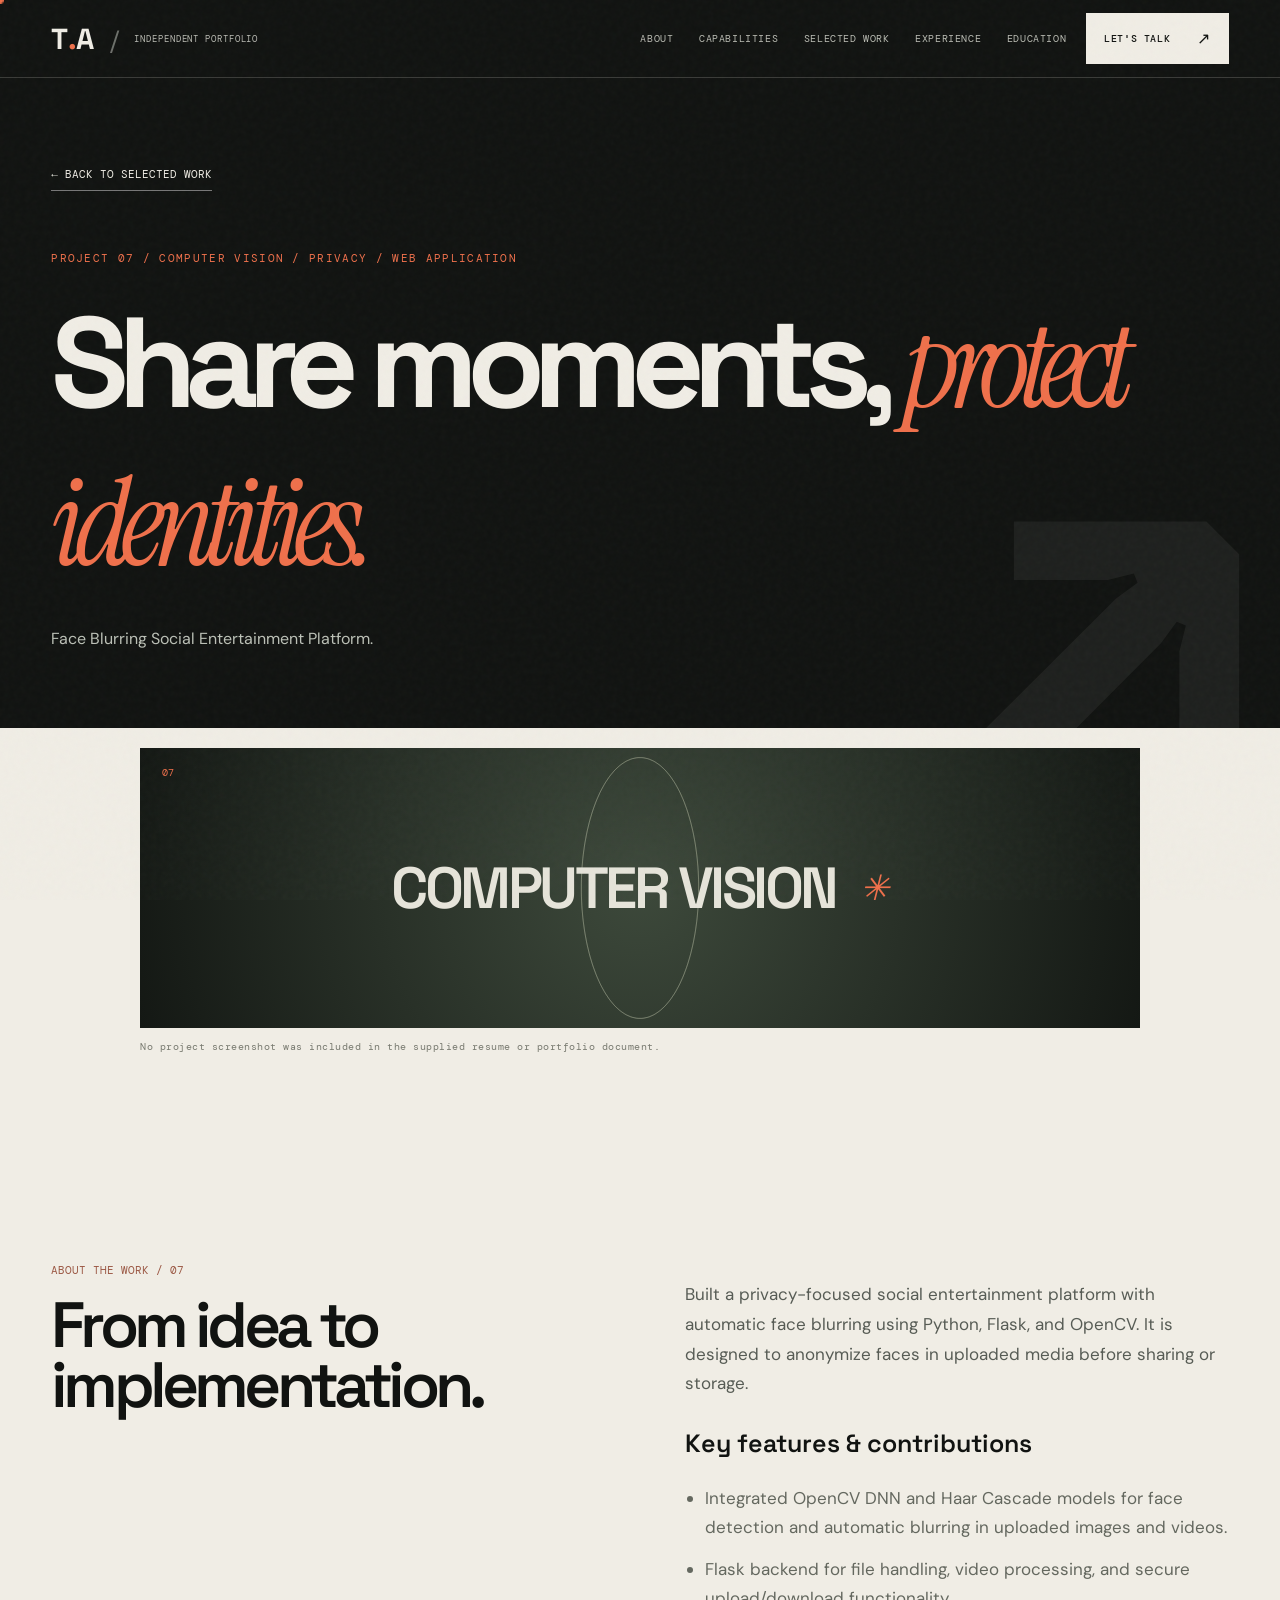
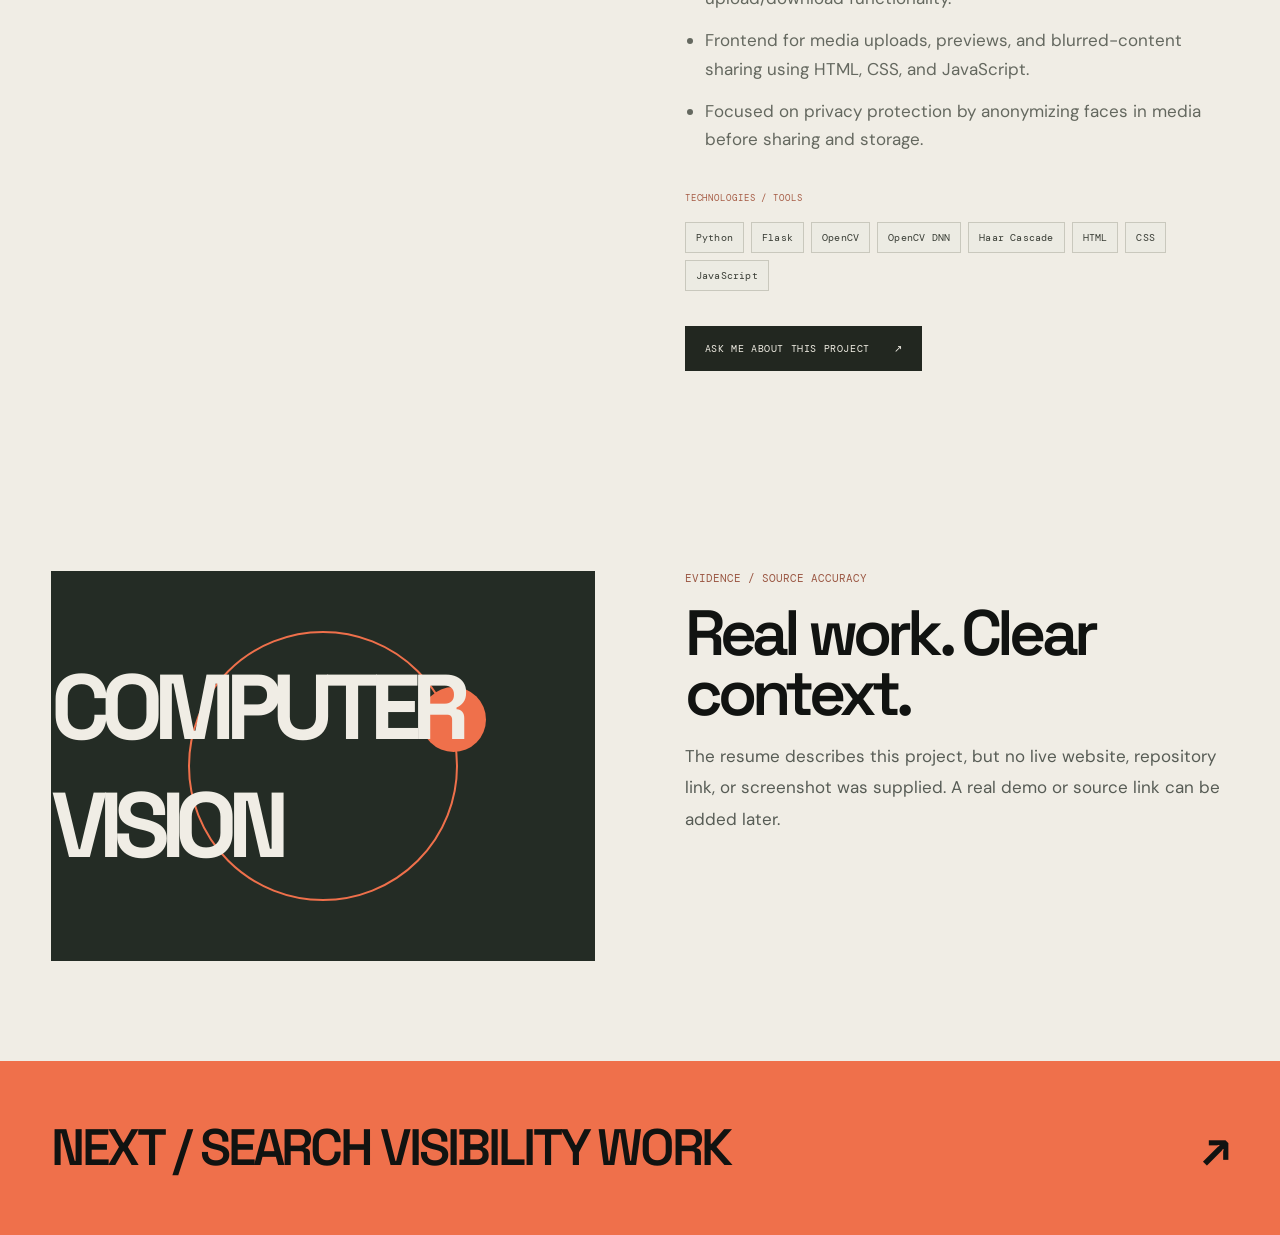
==== projects/face-blurring.html @ 86274be3 "Initial portfolio" ====
<!doctype html>
<html lang="en">
<head>
<meta charset="UTF-8"><meta name="viewport" content="width=device-width, initial-scale=1.0"><meta name="theme-color" content="#111311">
<meta name="description" content="Face Blurring Social Entertainment Platform."><meta property="og:title" content="Face Blurring Social Entertainment Platform. — Thasneem A.">
<title>Face Blurring Social Entertainment Platform. — Thasneem A.</title>
<link rel="icon" href="../assets/favicon.svg" type="image/svg+xml">
<link rel="preconnect" href="https://fonts.googleapis.com"><link rel="preconnect" href="https://fonts.gstatic.com" crossorigin>
<link href="https://fonts.googleapis.com/css2?family=DM+Mono:wght@400;500&family=DM+Sans:wght@400;500;600;700&family=Space+Grotesk:wght@400;500;600;700&family=Instrument+Serif:ital@0;1&display=swap" rel="stylesheet">
<link rel="stylesheet" href="../styles.css"><script defer src="../script.js"></script>
</head>
<body><div class="page-loader" aria-hidden="true"><span class="loader-mark">T<span class="accent">.</span>A</span><span class="loader-counter">SELECTED WORK / 07</span></div><div class="noise" aria-hidden="true"></div><div class="cursor-dot" aria-hidden="true"></div><div class="cursor-halo" aria-hidden="true"></div><div class="scroll-meter" aria-hidden="true"></div><a class="skip-link" href="#main">Skip to content</a>
<header class="site-header" id="site-header"><a class="brand" href="../index.html" aria-label="Thasneem A, homepage">T<span class="accent">.</span>A <span class="brand-divider">/</span><small>INDEPENDENT PORTFOLIO</small></a><nav class="desktop-nav" aria-label="Primary navigation"><a href="../index.html#about">ABOUT</a><a href="../index.html#skills">CAPABILITIES</a><a href="../index.html#work">SELECTED WORK</a><a href="../index.html#experience">EXPERIENCE</a><a href="../index.html#education">EDUCATION</a></nav><a href="../index.html#contact" class="header-cta">LET'S TALK <span>↗</span></a><button type="button" class="menu-button" id="menu-button" aria-label="Open navigation" aria-controls="mobile-nav" aria-expanded="false"><span></span><span></span></button></header>
<div class="mobile-nav" id="mobile-nav" aria-hidden="true"><nav aria-label="Mobile navigation"><a href="../index.html#about">About</a><a href="../index.html#expertise">Expertise</a><a href="../index.html#skills">Skills & tools</a><a href="../index.html#work">Selected work</a><a href="../index.html#experience">Experience</a><a href="../index.html#education">Education</a><a href="../index.html#credentials">Credentials</a><a href="../index.html#contact">Contact</a></nav><div class="mobile-social"><a href="https://www.linkedin.com/in/thasneem-a-11b042297" target="_blank" rel="noopener noreferrer">LINKEDIN ↗</a><a href="https://github.com/Thasni121" target="_blank" rel="noopener noreferrer">GITHUB ↗</a></div></div>
<main id="main">
<section class="case-header"><a href="../index.html#work" class="case-back">← BACK TO SELECTED WORK</a><div class="case-category">PROJECT 07 / COMPUTER VISION / PRIVACY / WEB APPLICATION</div><h1>Share moments, <em>protect identities.</em></h1><p class="case-subtitle">Face Blurring Social Entertainment Platform.</p></section>
<section class="case-section case-image-section"><div class="case-section-inner"><div class="case-visual-fallback"><div class="fallback-art"><span>07</span><strong>COMPUTER VISION</strong><i>✳</i></div><p>No project screenshot was included in the supplied resume or portfolio document.</p></div></div></section>
<section class="case-section"><div class="case-layout"><div class="reveal"><div class="case-kicker">ABOUT THE WORK / 07</div><h2>From idea to implementation.</h2></div><div class="case-prose reveal"><p>Built a privacy-focused social entertainment platform with automatic face blurring using Python, Flask, and OpenCV. It is designed to anonymize faces in uploaded media before sharing or storage.</p><h3>Key features & contributions</h3><ul><li>Integrated OpenCV DNN and Haar Cascade models for face detection and automatic blurring in uploaded images and videos.</li><li>Flask backend for file handling, video processing, and secure upload/download functionality.</li><li>Frontend for media uploads, previews, and blurred-content sharing using HTML, CSS, and JavaScript.</li><li>Focused on privacy protection by anonymizing faces in media before sharing and storage.</li></ul><div class="case-tech"><div class="case-kicker">TECHNOLOGIES / TOOLS</div><div class="case-tech-chips"><span>Python</span><span>Flask</span><span>OpenCV</span><span>OpenCV DNN</span><span>Haar Cascade</span><span>HTML</span><span>CSS</span><span>JavaScript</span></div></div><div class="case-project-links"><a href="../index.html#contact">ASK ME ABOUT THIS PROJECT <span>↗</span></a></div></div></div></section>
<section class="case-section"><div class="case-layout"><div class="case-art reveal"><div class="case-art-ring"></div><div class="case-art-text">COMPUTER VISION</div></div><div class="reveal"><div class="case-kicker">EVIDENCE / SOURCE ACCURACY</div><h2>Real work. Clear context.</h2><p class="case-prose">The resume describes this project, but no live website, repository link, or screenshot was supplied. A real demo or source link can be added later.</p></div></div></section>
<a class="case-next" href="search-visibility.html"><span>NEXT / SEARCH VISIBILITY WORK</span><span>↗</span></a>
</main>
</body></html>
---- styles.css ----
:root{--ink:#111311;--ink2:#181b18;--paper:#f0ede5;--paper2:#e5e1d7;--muted:#9c9e94;--coral:#ef704b;--lime:#e3faab;--rule:rgba(17,19,17,.17);--rule-dark:rgba(240,237,229,.2);--mono:'DM Mono',ui-monospace,monospace;--display:'Space Grotesk',Arial,sans-serif;--body:'DM Sans',Arial,sans-serif;--serif:'Instrument Serif',Georgia,serif;--ease:cubic-bezier(.22,1,.36,1)}
*{box-sizing:border-box}html{scroll-behavior:smooth;scroll-padding-top:85px}body{margin:0;background:var(--paper);color:var(--ink);font-family:var(--body);font-size:16px;line-height:1.6;overflow-x:hidden}body.nav-open{overflow:hidden}::selection{background:var(--coral);color:var(--ink)}a{color:inherit;text-decoration:none}button{font:inherit}button,a{-webkit-tap-highlight-color:transparent}a:focus-visible,button:focus-visible{outline:2px solid var(--coral);outline-offset:5px}img{max-width:100%}.accent{color:var(--coral)}.noise{position:fixed;inset:0;z-index:90;opacity:.075;pointer-events:none;background-image:url("data:image/svg+xml,%3Csvg viewBox='0 0 180 180' xmlns='http://www.w3.org/2000/svg'%3E%3Cfilter id='n'%3E%3CfeTurbulence type='fractalNoise' baseFrequency='.88' numOctaves='3' stitchTiles='stitch'/%3E%3C/filter%3E%3Crect width='100%25' height='100%25' filter='url(%23n)' opacity='.38'/%3E%3C/svg%3E")} .cursor-dot,.cursor-halo{position:fixed;left:0;top:0;transform:translate(-50%,-50%);pointer-events:none;z-index:120;border-radius:50%;will-change:left,top;display:none}.cursor-dot{width:7px;height:7px;background:var(--coral)}.cursor-halo{width:34px;height:34px;border:1px solid rgba(239,112,75,.6);transition:width .25s,height .25s,border-color .25s}.cursor-halo.hover{width:56px;height:56px;border-color:var(--coral)}.scroll-meter{position:fixed;left:0;top:0;z-index:130;height:3px;width:0;background:var(--coral);transition:width .12s linear}.skip-link{position:absolute;top:-60px;left:16px;padding:14px;background:var(--paper);z-index:250}.skip-link:focus{top:16px}.page-loader{position:fixed;z-index:200;inset:0;display:flex;align-items:center;justify-content:center;flex-direction:column;gap:20px;background:#101210;color:var(--paper);transition:opacity .65s ease,visibility .65s}.page-loader.hidden{opacity:0;visibility:hidden}.loader-mark{font-family:var(--display);font-size:clamp(85px,18vw,220px);font-weight:700;letter-spacing:-.1em;line-height:.85}.loader-counter{font:10px var(--mono);letter-spacing:.3em;color:#aaa}.site-header{height:78px;position:absolute;top:0;left:0;right:0;z-index:80;padding:0 clamp(25px,4vw,80px);display:flex;align-items:center;justify-content:space-between;gap:20px;color:var(--paper);border-bottom:1px solid rgba(240,237,229,.18)}.site-header.scrolled{position:fixed;background:rgba(17,19,17,.94);backdrop-filter:blur(20px);animation:headerDrop .45s var(--ease)}@keyframes headerDrop{from{transform:translateY(-100%)}to{transform:translateY(0)}}.brand{display:flex;align-items:center;gap:2px;font:700 29px var(--display);letter-spacing:-.085em;white-space:nowrap}.brand-divider{color:#6d706b;margin:0 16px;font-weight:400;font-size:25px}.brand small{font:9px var(--mono);letter-spacing:.1em;color:#bbbcb4}.desktop-nav{display:flex;align-items:center;gap:clamp(14px,2vw,36px);margin-left:auto}.desktop-nav a,.header-cta{font:10px var(--mono);letter-spacing:.06em;white-space:nowrap}.desktop-nav a{color:#bbbdb4;transition:color .2s}.desktop-nav a:hover{color:var(--paper)}.header-cta{background:var(--paper);color:var(--ink);padding:15px 18px;display:flex;align-items:center;gap:27px;font-weight:500;transition:background .2s,color .2s}.header-cta:hover{background:var(--coral)}.header-cta span{font-size:16px}.menu-button{display:none;border:0;background:transparent;width:38px;height:38px;padding:8px;position:relative;z-index:95}.menu-button span{display:block;width:100%;height:1px;background:var(--paper);margin:7px 0;transition:transform .3s}.menu-button.open span:first-child{transform:translateY(4px) rotate(45deg)}.menu-button.open span:last-child{transform:translateY(-4px) rotate(-45deg)}.mobile-nav{display:none;position:fixed;inset:0;background:var(--ink);color:var(--paper);z-index:75;padding:115px 30px 32px;opacity:0;transform:translateY(-12px);transition:opacity .3s,transform .3s}.mobile-nav.open{opacity:1;transform:translateY(0)}.mobile-nav nav{display:flex;flex-direction:column}.mobile-nav nav a{font:700 clamp(32px,8vw,65px)/1.2 var(--display);letter-spacing:-.05em;border-bottom:1px solid var(--rule-dark);padding:13px 0}.mobile-social{display:flex;gap:30px;margin-top:45px;font:11px var(--mono)}
.hero{background:var(--ink);color:var(--paper);position:relative;min-height:780px;padding:132px clamp(25px,4vw,80px) 0;overflow:hidden}.hero::after{content:'';width:700px;height:700px;pointer-events:none;position:absolute;right:-360px;top:-360px;border:1px solid rgba(240,237,229,.13);border-radius:50%}.hero canvas{position:absolute;inset:0;width:100%;height:100%;pointer-events:none;opacity:.47}.hero-grain{position:absolute;inset:0;pointer-events:none;background:radial-gradient(ellipse at 64% 46%,rgba(233,115,79,.07),transparent 40%),linear-gradient(180deg,transparent 30%,rgba(0,0,0,.2));z-index:0}.hero-layout{position:relative;z-index:1;display:grid;grid-template-columns:minmax(0,1.13fr) minmax(350px,.87fr);gap:clamp(10px,3vw,60px);max-width:1600px;margin:auto;align-items:stretch;min-height:592px}.hero-copy{display:flex;flex-direction:column;justify-content:center;padding-bottom:52px;min-width:0}.eyebrow,.section-topline,.mini-eyebrow{font:10px var(--mono);letter-spacing:.12em}.eyebrow{display:flex;align-items:center;gap:12px;color:#b9bdb0;margin-bottom:39px}.small-blink{height:7px;width:7px;background:var(--coral);border-radius:50%;box-shadow:0 0 0 6px rgba(239,112,75,.13);animation:pulse 2.5s infinite}.sep{color:var(--coral)}@keyframes pulse{50%{box-shadow:0 0 0 13px rgba(239,112,75,0)}}.hero h1{font:700 clamp(65px,7.75vw,150px)/.85 var(--display);letter-spacing:-.099em;margin:0 -5vw 47px 0;text-transform:uppercase;position:relative;z-index:2}.hero-line{display:block;white-space:nowrap;transform:translateY(0);animation:riseIn 1.2s var(--ease) both}.line-b{animation-delay:.15s}.hero h1 em{font:italic .91em var(--serif);text-transform:none;letter-spacing:-.08em;color:var(--coral);font-weight:400;margin-left:.07em}.hero-intro-grid{display:grid;grid-template-columns:1fr;gap:30px;max-width:640px}.hero-intro-grid p{font-size:clamp(17px,1.35vw,21px);line-height:1.6;max-width:450px;color:#b8bcb2;margin:0}.hero-intro-grid strong{font-weight:600;color:#f3f0e6}.hero-ctas{display:flex;align-items:center;gap:27px;flex-wrap:wrap}.pill{display:inline-flex;align-items:center;justify-content:space-between;gap:31px;padding:17px 18px 17px 23px;transition:background .25s,color .25s,transform .25s;white-space:nowrap}.pill-light{background:var(--paper);color:var(--ink);font:11px var(--mono)}.pill-light:hover{background:var(--coral)}.pill span{font-size:20px;line-height:1}.text-link{font:11px var(--mono);border-bottom:1px solid #a7ada6;padding-bottom:8px;transition:border-color .25s}.text-link:hover{border-color:var(--coral)}.text-link span{font-size:16px;margin-left:15px}.hero-art{border-left:1px solid var(--rule-dark);min-height:560px;position:relative;overflow:hidden;display:flex;flex-direction:column;justify-content:space-between;padding:6px 0 52px 32px}.art-top-label,.art-bottom-label{font:10px/1.5 var(--mono);letter-spacing:.05em;display:flex;align-items:start;justify-content:space-between;color:#92978e}.art-top-label span{color:var(--coral);font-size:17px}.art-bottom-label{align-items:end}.art-index{font-size:13px;color:var(--paper)}.orbital-wrap{position:absolute;width:min(37vw,510px);height:min(37vw,510px);max-height:510px;max-width:510px;left:50%;top:47%;transform:translate(-47%,-47%)}.orb-glow{position:absolute;inset:18%;background:radial-gradient(circle,rgba(239,112,75,.14),transparent 67%);filter:blur(20px);animation:glow 5s infinite alternate}@keyframes glow{to{transform:scale(1.4);opacity:.25}}.orbital{position:absolute;border:1px solid rgba(241,237,228,.18);border-radius:50%;animation:spin 45s linear infinite}.orbit-1{inset:3%}.orbit-2{inset:16%;border-color:rgba(239,112,75,.34);animation-direction:reverse}.orbit-3{inset:30%;border-color:rgba(241,237,228,.25);animation-duration:28s}.orbital-dashed{position:absolute;inset:9%;border:1px dashed rgba(240,237,229,.12);border-radius:50%;animation:spin 75s linear infinite reverse}@keyframes spin{to{transform:rotate(360deg)}}.orb-core{position:absolute;inset:32%;background:#1d211d;border:1px solid rgba(244,238,229,.25);border-radius:50%;display:flex;align-items:center;justify-content:center;flex-direction:column;box-shadow:0 0 120px rgba(239,112,75,.065),inset 0 0 50px rgba(0,0,0,.18)}.orb-core-small,.orb-core-foot{font:clamp(6px,.6vw,10px) var(--mono);letter-spacing:.08em;color:#afb3aa;text-align:center}.orb-core strong{font:700 clamp(57px,6.5vw,107px)/1 var(--display);letter-spacing:-.13em;margin:5px 0 9px -15px}.orb-core strong span{font-size:.28em;vertical-align:top;color:var(--coral);position:relative;top:10px;left:4px}.orb-tag{position:absolute;z-index:2;border:1px solid rgba(240,237,229,.28);backdrop-filter:blur(6px);background:rgba(21,24,20,.85);padding:11px 13px;font:12px var(--mono);display:flex;gap:32px;align-items:center;box-shadow:0 5px 35px #0003}.orb-tag span{color:var(--coral)}.tag-seo{top:15%;left:10%;animation:floatOne 6s ease-in-out infinite}.tag-aeo{top:37%;right:-1%;animation:floatOne 7s ease-in-out infinite reverse}.tag-geo{bottom:14%;left:14%;animation:floatOne 6.7s ease-in-out infinite}@keyframes floatOne{50%{transform:translateY(-17px)}}.orbit-ping{position:absolute;width:9px;height:9px;background:var(--coral);border-radius:50%;box-shadow:0 0 0 7px rgba(239,112,75,.13)}.ping-1{top:25%;right:15%;animation:ping 2.5s infinite}.ping-2{bottom:22%;right:29%;background:var(--lime);animation:ping 3.2s infinite .7s}@keyframes ping{50%{box-shadow:0 0 0 18px transparent}}.orb-coordinate{position:absolute;right:2%;bottom:11%;font:8px/1.9 var(--mono);color:#888e84;letter-spacing:.15em}.hero-bottom{display:flex;position:relative;z-index:2;max-width:1600px;margin:auto;border-top:1px solid var(--rule-dark);height:70px;justify-content:space-between;align-items:center;font:10px var(--mono);letter-spacing:.03em;color:#a8ac9f}.hero-bottom b{color:var(--coral);margin:0 9px;font-size:15px}.hero-bottom a{display:flex;align-items:center;gap:22px}.down-arrow{font-size:20px;color:var(--coral);animation:bob 2s infinite}@keyframes bob{50%{transform:translateY(6px)}}@keyframes riseIn{from{opacity:0;transform:translateY(65px);filter:blur(8px)}to{opacity:1;transform:translateY(0);filter:blur(0)}}
.ticker{background:var(--coral);color:#121512;height:74px;display:flex;align-items:center;overflow:hidden;border-bottom:1px solid var(--ink);font:700 30px/1 var(--display);letter-spacing:-.045em}.ticker-track{white-space:nowrap;animation:marquee 31s linear infinite;will-change:transform}.ticker-track span{display:block}.ticker i{font-size:24px;vertical-align:middle;margin:0 26px;font-style:normal}@keyframes marquee{to{transform:translateX(-50%)}}.section{padding:85px clamp(25px,4vw,80px) 130px;position:relative}.section-topline{display:flex;justify-content:space-between;border-top:1px solid var(--rule);padding-top:17px;color:#5d625b;margin-bottom:100px}.section-topline.light{color:#a1a69a;border-color:var(--rule-dark)}.section-dot{color:var(--coral);font-size:12px;margin-right:14px}.about{max-width:1800px;margin:auto}.about-grid{display:grid;grid-template-columns:1.1fr .9fr;gap:clamp(35px,6vw,110px);align-items:start}.about-heading h2,.experience-title h2{font:700 clamp(68px,8.3vw,153px)/.86 var(--display);letter-spacing:-.095em;margin:0;text-transform:uppercase}.about-heading h2 .serif,.experience-title h2 em,.expertise-head h2 em,.work-heading h2 em,.contact h2 em{font-family:var(--serif);font-weight:400;text-transform:none;letter-spacing:-.075em}.about-heading h2 .serif{font-style:italic;color:var(--coral)}.outline-dark{-webkit-text-stroke:1.5px var(--ink);color:transparent}.under-title{margin-top:37px;font:10px var(--mono);letter-spacing:.075em}.about-content{padding-top:9px;max-width:520px}.statement{font:500 clamp(27px,3vw,48px)/1.16 var(--display);letter-spacing:-.055em;margin:0 0 44px!important}.statement em{font-family:var(--serif);color:#dd6647;font-weight:400;font-size:1.09em}.about-content>p:not(.statement){font-size:17px;line-height:1.8;color:#5c6059;margin:0 0 21px}.quick-facts{display:grid;grid-template-columns:1fr 1fr;margin:47px 0 37px;padding:27px 0;border-top:1px solid var(--rule);border-bottom:1px solid var(--rule);gap:20px}.quick-facts>div{display:flex;gap:17px;align-items:center}.quick-facts strong{font:700 68px/.9 var(--display);letter-spacing:-.095em}.quick-facts strong span{font-size:16px;letter-spacing:-.04em}.quick-facts>div>span{font:10px/1.6 var(--mono);color:#65685f}.underline-link{display:inline-flex;align-items:center;gap:28px;border-bottom:1px solid currentColor;padding-bottom:9px;font:11px var(--mono);letter-spacing:.06em;transition:color .2s,gap .3s}.underline-link:hover{color:var(--coral);gap:38px}.underline-link span{font-size:18px}.portrait-strip{margin-top:125px;display:grid;grid-template-columns:.78fr 1.22fr;min-height:405px;gap:0;background:#d3cbbf}.portrait-frame{position:relative;min-height:405px;overflow:hidden;background:#b9b7aa}.portrait-frame img{position:absolute;inset:0;width:100%;height:100%;object-fit:cover;z-index:3}.portrait-placeholder{position:absolute;inset:0;background:radial-gradient(circle at 45% 40%,#e7e1d4 0,#b8b8a9 32%,#6a746b 90%);display:grid;place-items:center;overflow:hidden}.portrait-placeholder>span{font:700 160px/.8 var(--display);letter-spacing:-.13em;color:rgba(240,237,229,.62);position:relative;transform:rotate(-8deg);text-shadow:0 25px 20px #2222}.portrait-placeholder small{position:absolute;bottom:22px;left:26px;font:9px var(--mono);letter-spacing:.1em;color:#f2f1e9}.portrait-lines{position:absolute;inset:-20%;background:repeating-radial-gradient(circle at 45% 48%,transparent 0,transparent 43px,#eee7 44px,#eee7 45px);transform:scale(1.2)}.portrait-quote{background:#d6ccbd;display:flex;flex-direction:column;justify-content:space-between;padding:35px clamp(28px,5vw,80px);overflow:hidden}.asterisk{font-size:35px;color:var(--coral);line-height:1}.portrait-quote blockquote{font:700 clamp(38px,5.5vw,98px)/.91 var(--display);letter-spacing:-.085em;margin:35px 0;text-transform:uppercase;white-space:nowrap}.portrait-quote blockquote em{font-family:var(--serif);font-weight:400;letter-spacing:-.07em;color:#ae5139;text-transform:none}.portrait-quote>span{font:10px var(--mono);letter-spacing:.04em}
.dark-section{background:var(--ink);color:var(--paper)}.expertise{overflow:hidden}.expertise-head{display:flex;align-items:end;justify-content:space-between;gap:50px;margin-bottom:75px}.expertise-head h2{font:700 clamp(62px,7.2vw,130px)/.85 var(--display);letter-spacing:-.095em;margin:0;max-width:1200px}.expertise-head h2 em{color:var(--coral);font-style:italic}.heading-period{color:var(--coral)}.expertise-head>p{max-width:240px;color:#a2a89b;font-size:15px;line-height:1.7;margin:0 0 7px}.expertise-list{border-top:1px solid var(--rule-dark)}.expertise-row{display:grid;grid-template-columns:170px minmax(0,1fr) 210px 54px;align-items:center;gap:25px;border-bottom:1px solid var(--rule-dark);min-height:190px;padding:26px 8px;position:relative;transition:background .4s,padding .4s}.expertise-row:hover{background:#242924;padding-left:25px;padding-right:25px}.exp-number{font:10px var(--mono);letter-spacing:.05em;color:#a0a59c;align-self:start;padding-top:28px}.exp-center h3{font:600 clamp(34px,4.1vw,72px)/1 var(--display);letter-spacing:-.07em;margin:0 0 15px}.exp-center h3 span{color:#909a8b}.exp-center p{font-size:15px;color:#abb1a5;max-width:530px;margin:0;line-height:1.65}.exp-symbol{width:140px;height:120px;position:relative;justify-self:center;color:var(--coral)}.symbol-link span{position:absolute;font:55px var(--display);animation:floatOne 4s ease-in-out infinite}.symbol-link span:nth-child(1){left:10px;top:0}.symbol-link span:nth-child(2){left:65px;top:30px;animation-delay:1s}.symbol-link span:nth-child(3){left:33px;top:67px;animation-delay:2s}.symbol-search span{display:block;width:90px;height:90px;border:8px solid var(--coral);border-radius:50%;transform:rotate(-40deg);position:relative;top:4px;left:15px}.symbol-search span:after{content:'';position:absolute;width:56px;height:8px;background:var(--coral);right:-47px;bottom:-13px;transform:rotate(89deg);transform-origin:left center}.symbol-star{font:155px/.8 var(--display);text-align:center;animation:spin 20s linear infinite}.circle-arrow{justify-self:end;width:46px;height:46px;border-radius:50%;border:1px solid var(--rule-dark);display:grid;place-items:center;font-size:22px;transition:background .25s,color .25s,transform .25s}.circle-arrow:hover{background:var(--coral);color:var(--ink);transform:rotate(45deg)}
.work{max-width:1800px;margin:auto}.work-heading{display:flex;justify-content:space-between;align-items:end;gap:35px;margin-bottom:60px}.section-kicker{font:10px var(--mono);letter-spacing:.08em;margin-bottom:25px}.work-heading h2{font:700 clamp(62px,8vw,135px)/.86 var(--display);letter-spacing:-.09em;margin:0;text-transform:uppercase}.work-heading h2 em{color:#c6593e;font-style:italic}.work-heading>p{max-width:330px;margin:0 0 7px;line-height:1.8;color:#676c62}.filter-bar{display:flex;flex-wrap:wrap;gap:8px;margin-bottom:30px}.filter-chip{background:transparent;border:1px solid #bebfb4;cursor:pointer;padding:12px 20px;font:11px var(--mono);transition:background .25s,color .25s,border-color .25s}.filter-chip:hover,.filter-chip.active{background:var(--ink);color:var(--paper);border-color:var(--ink)}.filter-chip sup{font-size:9px;margin-left:9px;color:var(--coral)}.project-grid{display:grid;grid-template-columns:1fr 1fr;gap:70px 25px;align-items:start}.project-card{display:block;min-width:0;transition:opacity .35s,transform .35s}.project-card[hidden]{display:none!important}.project-card.project-search{grid-column:1/3}.project-visual{width:100%;height:clamp(340px,39vw,580px);position:relative;overflow:hidden;transform-style:preserve-3d;transition:filter .4s}.project-search .project-visual{height:clamp(350px,42vw,640px)}.project-card:hover .project-visual{filter:saturate(1.1)}.vis-top,.vis-caption{position:absolute;left:30px;right:30px;display:flex;justify-content:space-between;z-index:5;font:10px var(--mono);letter-spacing:.04em}.vis-top{top:28px}.vis-caption{bottom:26px}.visual-search{background:#bebfb2;background-image:radial-gradient(circle at 83% 15%,rgba(239,112,75,.2),transparent 31%),repeating-linear-gradient(90deg,transparent 0,transparent 69px,rgba(15,20,14,.07) 70px)}.search-graphic{width:min(630px,75%);height:73%;position:absolute;left:50%;top:52%;transform:translate(-50%,-50%) rotate(-5deg);background:#f5f2e7;border:1px solid #1c201b;box-shadow:25px 28px 0 #202620,35px 45px 60px #24271d55;transition:transform .65s var(--ease);padding:clamp(20px,3vw,48px);display:flex;flex-direction:column;gap:13px}.project-search:hover .search-graphic{transform:translate(-50%,-53%) rotate(-2deg)}.search-bar{border:2px solid #20251f;border-radius:100px;height:50px;display:flex;align-items:center;justify-content:space-between;padding:0 19px;font:15px var(--body);color:#555a51;margin-bottom:7px}.search-bar span:last-child{font-size:34px;line-height:0}.search-result{border:1px solid #d5d6ce;background:#e7e6db;flex:1;min-height:0;padding:16px 25px;display:flex;flex-wrap:wrap;align-content:center;gap:10px;transition:background .4s}.search-result.one{background:#dbdcce}.search-result:hover{background:#c8cba8}.sr-line{height:7px;background:#828a7c;border-radius:1px}.sr-line.lg{width:75%}.sr-line.md{width:53%}.sr-line.sm{width:28%}.search-result.one .sr-line:first-child{background:var(--coral);height:10px}.search-pointer{position:absolute;color:#f2eeea;background:var(--coral);border-radius:50%;width:75px;height:75px;display:grid;place-items:center;font:55px var(--display);right:-27px;bottom:15%;box-shadow:0 10px 25px #0003;animation:floatOne 5s infinite}.visual-track{background:#222d29;color:#f2f2e9;background-image:radial-gradient(circle at 30% 25%,#39524b 0,transparent 52%)}.tracking-scene{position:absolute;inset:16% 12%;overflow:hidden}.tracking-grid{position:absolute;inset:0;background-image:linear-gradient(#b7ddd225 1px,transparent 1px),linear-gradient(90deg,#b7ddd225 1px,transparent 1px);background-size:40px 40px;transform:perspective(320px) rotateX(15deg) scale(1.15)}.target{border:2px solid #ccefaa;position:absolute;z-index:2;box-shadow:0 0 20px #ccefaa22}.target:before,.target:after{content:'';position:absolute;height:12px;width:12px;border-color:#ccefaa}.target i{position:absolute;left:-2px;top:-20px;background:#ccefaa;color:#26362b;padding:2px 5px;font:9px var(--mono)}.target-1{left:20%;top:20%;width:30%;height:55%;animation:trackTarget 6s ease-in-out infinite}.target-2{right:13%;top:36%;width:22%;height:38%;border-color:var(--coral);animation:trackTarget 5s ease-in-out infinite reverse}.target-2 i{background:var(--coral)}@keyframes trackTarget{50%{transform:translate(18px,-13px)}}.radar-sweep{position:absolute;left:50%;top:50%;width:140%;height:140%;transform:translate(-50%,-50%);background:conic-gradient(from 0deg,transparent 0,rgba(206,255,174,.09) 45deg,transparent 75deg);animation:spin 10s linear infinite}.tracking-coord{position:absolute;bottom:0;left:0;color:#aac1b6;font:9px/1.6 var(--mono)}.track-center{position:absolute;top:50%;left:50%;font:22px var(--mono);color:#b9caad}.visual-cctv{background:#f2a97f;color:#20221e;background-image:radial-gradient(circle at 75% 25%,#fbd0a7 0,transparent 45%),linear-gradient(135deg,#f4a77f,#dd7b62)}.cctv-scene{position:absolute;inset:0;display:grid;place-items:center}.camera-body{position:absolute;left:20%;top:37%;width:54%;height:25%;background:#242a26;transform:skewY(-9deg) rotate(-10deg);box-shadow:15px 21px 0 #9e594b,25px 25px 25px #562f3333;clip-path:polygon(0% 8%,85% 0%,100% 35%,100% 78%,20% 100%,0% 75%);z-index:3;transition:transform .6s var(--ease)}.project-cctv:hover .camera-body{transform:skewY(-7deg) rotate(-6deg) translateY(-10px)}.cam-front{position:absolute;right:0;top:4%;width:28%;height:91%;background:#383d35;display:grid;place-items:center}.cam-lens{height:74px;width:74px;border:12px solid #6e776b;background:radial-gradient(circle,#f4a77f 0,#101611 10%,#0d1a1a 36%,#2d4e48 50%,#0c1717 70%);border-radius:50%;box-shadow:0 0 0 7px #1b2421}.cam-wave{position:absolute;right:12%;top:20%;width:150px;height:150px;border:1px solid #2b312a55;border-radius:50%;animation:cameraWave 3.6s infinite}.wave-2{animation-delay:1.2s}.wave-3{animation-delay:2.4s}@keyframes cameraWave{from{transform:scale(.5);opacity:1}to{transform:scale(2.2);opacity:0}}.cctv-marker{position:absolute;right:10%;bottom:15%;border:1px solid #212d25;padding:12px 15px;font:12px var(--mono)}.project-meta{display:flex;align-items:center;justify-content:space-between;margin-top:24px;font:10px var(--mono);color:#787d72;letter-spacing:.04em}.project-title-row{display:flex;justify-content:space-between;align-items:start;margin-top:17px;gap:20px}.project-title-row h3{font:600 clamp(28px,3.1vw,54px)/1.12 var(--display);letter-spacing:-.055em;margin:0}.project-go{background:var(--ink);color:var(--paper);font:25px var(--body);border-radius:50%;display:grid;place-items:center;width:52px;height:52px;flex-shrink:0;transition:background .25s,transform .4s}.project-card:hover .project-go{background:var(--coral);transform:rotate(45deg)}.project-card>p{color:#6d7267;font-size:15px;margin:16px 0 0}.work-links{display:flex;justify-content:space-between;align-items:center;gap:20px;margin-top:96px;padding-top:25px;border-top:1px solid var(--rule);font:11px var(--mono)}
.interlude{background:#a8aaa0;color:var(--ink);height:clamp(410px,50vw,680px);position:relative;display:flex;align-items:center;justify-content:center;text-align:center;overflow:hidden;padding:70px 30px}.interlude:before{content:'';position:absolute;inset:0;background:repeating-linear-gradient(0deg,transparent 0,transparent 59px,#161b1210 60px),repeating-linear-gradient(90deg,transparent 0,transparent 59px,#161b1210 60px);opacity:.7}.interlude-circles span{position:absolute;left:50%;top:50%;transform:translate(-50%,-50%);border:1px solid #434a3937;border-radius:50%;width:37vw;height:37vw;min-width:350px;min-height:350px;max-width:650px;max-height:650px}.interlude-circles span:nth-child(2){width:50vw;height:50vw;max-width:850px;max-height:850px}.interlude-circles span:nth-child(3){width:64vw;height:64vw;max-width:1100px;max-height:1100px}.interlude-inner{position:relative;z-index:1}.interlude-inner .mini-eyebrow{display:block;margin-bottom:45px}.interlude-inner p{font:600 clamp(28px,4.5vw,72px)/1.13 var(--display);letter-spacing:-.068em;margin:0 auto;max-width:1250px}.interlude-inner p em{font:italic 1.12em var(--serif);color:#f2ede2}.interlude-inner p span{text-decoration:underline;text-decoration-thickness:2px;text-underline-offset:9px}.interlude-sign{font:10px var(--mono);margin-top:46px;letter-spacing:.08em}.interlude-sign b{font-size:21px;color:#c1543d;margin-left:10px}
.experience{max-width:1800px;margin:auto}.experience-grid{display:grid;grid-template-columns:.85fr 1.15fr;gap:clamp(50px,7vw,130px)}.experience-title{position:sticky;top:140px;align-self:start}.experience-title h2{font-size:clamp(75px,7.3vw,132px)}.experience-title h2 em{color:var(--coral)}.experience-title p{max-width:320px;color:#6c7169;margin-top:45px;font-size:17px}.timeline{border-top:1px solid var(--rule)}.timeline-entry{border-bottom:1px solid var(--rule);padding:33px 0 45px;display:grid;grid-template-columns:50px 1fr 38px;gap:25px}.time-index,.time-type{font:10px var(--mono);letter-spacing:.07em}.time-index{color:#a65c45}.time-type{color:#6e726a;margin-bottom:25px}.time-main h3{font:600 clamp(31px,3.2vw,57px)/1.06 var(--display);letter-spacing:-.065em;margin:0}.time-org{font-size:17px;color:#b35136!important;margin:20px 0 14px!important;font-weight:700}.time-main>p:not(.time-org){color:#62675d;line-height:1.7;margin:0;max-width:510px}.timeline-tags{display:flex;gap:7px;flex-wrap:wrap;margin-top:26px}.timeline-tags span{border:1px solid #c7c7bf;padding:6px 10px;font:9px var(--mono)}.timeline-mark{font-size:28px;color:var(--coral)}
.credentials{padding-bottom:110px}.credentials-heading{display:flex;justify-content:space-between;align-items:end;gap:30px;margin-bottom:70px}.credentials-heading h2{font:700 clamp(59px,7.8vw,145px)/.85 var(--display);letter-spacing:-.09em;margin:0}.credentials-heading>p{max-width:320px;color:#a1a79e;margin:0;line-height:1.7}.credential-grid{display:grid;grid-template-columns:repeat(3,1fr);gap:13px}.credential-item{display:flex;flex-direction:column;position:relative;background:#20251f;min-height:380px;padding:25px;transition:transform .3s,background .3s;overflow:hidden}.credential-item:hover{transform:translateY(-10px);background:#293027}.cred-art{position:relative;flex:1;display:grid;place-items:center;font:clamp(100px,15vw,210px)/1 var(--display);color:var(--coral);transition:transform .5s var(--ease)}.credential-item:hover .cred-art{transform:rotate(30deg) scale(1.05)}.cred-art span{position:absolute;top:0;left:0;color:#8b9387;font:10px var(--mono)}.cred-body>span{color:#9fa598;font:9px var(--mono)}.cred-body h3{font:500 clamp(23px,2.8vw,42px)/1.1 var(--display);letter-spacing:-.05em;margin:12px 0}.cred-body p{font-size:13px;color:#9fa598;margin:0;max-width:240px}.cred-arrow{position:absolute;bottom:21px;right:23px;font-size:26px;color:var(--paper)}.credential-foot{display:flex;align-items:center;justify-content:space-between;gap:30px;margin-top:37px}.credential-foot>div{display:flex;align-items:center;gap:20px}.credential-foot p{font-size:13px;color:#a3a89e;max-width:510px}.tiny-line{height:1px;width:70px;background:var(--coral);flex-shrink:0}.credential-foot>a{font:10px var(--mono);border-bottom:1px solid var(--paper);padding-bottom:5px;white-space:nowrap}
.contact{background:var(--coral);color:var(--ink);padding:40px clamp(25px,4vw,80px) 0;position:relative;overflow:hidden}.contact-top{display:flex;justify-content:space-between;padding-top:14px;border-top:1px solid rgba(0,0,0,.3);font:10px var(--mono);letter-spacing:.06em}.contact-top .section-dot{color:#161713}.contact-body{display:grid;grid-template-columns:1.16fr .84fr;gap:40px;align-items:end;padding:100px 0 125px}.contact-left{position:relative}.contact-orbit{position:absolute;right:8%;top:-92px;font:100px/.5 var(--display);animation:spin 18s linear infinite;opacity:.54}.contact h2{font:700 clamp(66px,8.3vw,160px)/.83 var(--display);letter-spacing:-.1em;margin:0;text-transform:uppercase;white-space:nowrap}.contact h2 em{color:var(--paper);font-style:italic}.contact h2>span{color:var(--paper)}.contact-right{padding:0 0 3px 20px}.contact-right>p:first-child{font-size:21px;line-height:1.5;max-width:450px;margin:0 0 35px}.contact-link{display:flex;justify-content:space-between;align-items:center;border:1px solid var(--ink);padding:22px 25px;font:11px var(--mono);max-width:510px;transition:background .3s,color .3s}.contact-link:hover{background:var(--ink);color:var(--paper)}.contact-link span:last-child{font-size:25px}.contact-social{display:flex;gap:25px;flex-wrap:wrap;margin-top:45px}.contact-social a{font:11px var(--mono);border-bottom:1px solid var(--ink);padding-bottom:6px}.no-cv-note{font:10px/1.65 var(--mono);opacity:.65;margin:35px 0 0;max-width:480px}.footer{display:flex;align-items:center;justify-content:space-between;min-height:130px;border-top:1px solid rgba(17,19,17,.27);gap:20px;font:10px var(--mono)}.footer-monogram{font:700 44px var(--display);letter-spacing:-.1em}.footer-monogram span{color:var(--paper)}.back-top{white-space:nowrap;border-bottom:1px solid var(--ink);padding-bottom:6px}
.reveal{opacity:0;transform:translateY(44px);filter:blur(4px);transition:opacity .9s var(--ease),transform 1s var(--ease),filter 1s var(--ease)}.reveal.visible{opacity:1;transform:translateY(0);filter:blur(0)}
/* Case study pages */
.case-header{position:relative;background:var(--ink);color:var(--paper);min-height:570px;padding:160px clamp(25px,4vw,80px) 60px;overflow:hidden}.case-header::after{content:'↗';position:absolute;font:600 45vw/.7 var(--display);opacity:.06;right:0;bottom:-80px;pointer-events:none}.case-back{display:inline-block;font:11px var(--mono);border-bottom:1px solid #777;position:relative;z-index:2;padding-bottom:9px}.case-category{font:11px var(--mono);color:var(--coral);letter-spacing:.12em;margin-top:60px;position:relative;z-index:2}.case-header h1{font:700 clamp(62px,10vw,180px)/.85 var(--display);letter-spacing:-.09em;max-width:1150px;margin:22px 0;position:relative;z-index:2}.case-header h1 em{font:italic .95em var(--serif);color:var(--coral)}.case-subtitle{font:16px/1.7 var(--body);max-width:620px;color:#bcc1b7;position:relative;z-index:2}.case-layout{display:grid;grid-template-columns:1fr 1fr;gap:clamp(40px,7vw,110px)}.case-section{padding:100px clamp(25px,4vw,80px);max-width:1640px;margin:auto}.case-kicker{font:11px var(--mono);color:#9b5844;margin-bottom:18px}.case-section h2{font:600 clamp(39px,5vw,83px)/.94 var(--display);letter-spacing:-.075em;margin:0}.case-prose{max-width:660px;font-size:17px;line-height:1.85;color:#575c55}.case-prose h3{font:600 25px var(--display);color:var(--ink);margin:28px 0 14px}.case-prose ul{padding-left:20px}.case-prose li{padding:5px 0}.case-art{background:#242c25;min-height:390px;position:relative;display:grid;place-items:center;overflow:hidden}.case-art .case-art-ring{height:270px;width:270px;border:2px solid var(--coral);border-radius:50%;animation:spin 16s linear infinite;position:relative}.case-art .case-art-ring:after{content:'';position:absolute;top:20%;right:-30px;height:65px;width:65px;background:var(--coral);border-radius:50%}.case-art .case-art-text{position:absolute;color:var(--paper);font:700 92px var(--display);letter-spacing:-.1em}.case-evidence{background:#dcd8cd;padding:70px clamp(25px,4vw,80px)}.case-evidence-inner{max-width:1500px;margin:auto}.case-evidence-grid{display:grid;grid-template-columns:repeat(3,1fr);gap:12px;margin-top:35px}.case-evidence-card{border:1px solid #bdbbb3;min-height:180px;padding:25px;display:flex;flex-direction:column;justify-content:space-between}.case-evidence-card span{font:10px var(--mono);color:#8b553f}.case-evidence-card h3{font:500 25px var(--display);letter-spacing:-.05em;margin:0}.case-project-links{display:flex;gap:15px;flex-wrap:wrap;margin-top:35px}.case-project-links a{display:inline-flex;gap:25px;align-items:center;padding:16px 22px;background:var(--ink);color:var(--paper);font:10px var(--mono)}.case-project-links a:hover{background:#9e4934}.case-project-links .unavailable{background:transparent;border:1px solid #8b8c82;color:#676a62;cursor:not-allowed}.case-next{display:flex;align-items:center;justify-content:space-between;gap:20px;background:var(--coral);padding:60px clamp(25px,4vw,80px);font:600 clamp(28px,4vw,62px)/1.05 var(--display);letter-spacing:-.06em}.case-next span:last-child{font-size:50px}
@media(pointer:fine) and (hover:hover){.cursor-dot,.cursor-halo{display:block}}
@media(max-width:1200px){.desktop-nav{gap:16px}.desktop-nav a{font-size:9px}.brand small{display:none}.brand-divider{display:none}.hero h1{font-size:clamp(66px,7.5vw,112px)}.orbital-wrap{width:39vw;height:39vw}.expertise-row{grid-template-columns:130px 1fr 120px 48px}.exp-symbol{transform:scale(.75)}.portrait-quote blockquote{font-size:clamp(32px,5vw,70px)}.contact h2{font-size:8vw}}
@media(max-width:900px){.desktop-nav,.header-cta{display:none}.menu-button{display:block}.mobile-nav{display:block;visibility:hidden}.mobile-nav.open{visibility:visible}.hero{padding-top:128px;min-height:0}.hero-layout{grid-template-columns:1fr;min-height:0}.hero-copy{padding-bottom:0}.hero h1{font-size:clamp(61px,11vw,120px);margin-right:0}.hero-art{border-left:0;border-top:1px solid var(--rule-dark);margin-top:40px;min-height:470px;padding-left:0;padding-top:20px}.orbital-wrap{width:min(58vw,470px);height:min(58vw,470px);top:50%;left:50%;transform:translate(-50%,-50%)}.hero-bottom{height:72px}.about-grid,.experience-grid{grid-template-columns:1fr;gap:55px}.about-content{max-width:700px}.about-heading h2{font-size:clamp(68px,12vw,120px)}.portrait-strip{margin-top:90px}.expertise-head,.work-heading,.credentials-heading{align-items:start;flex-direction:column}.expertise-head>p,.work-heading>p,.credentials-heading>p{max-width:600px}.expertise-row{grid-template-columns:95px 1fr 55px;min-height:170px}.exp-symbol{display:none}.experience-title{position:static}.experience-title h2{font-size:clamp(69px,11vw,110px)}.timeline-entry{grid-template-columns:55px 1fr 35px}.contact-body{grid-template-columns:1fr;gap:55px}.contact h2{font-size:clamp(70px,12vw,122px)}.contact-right{padding-left:0}.credential-grid{grid-template-columns:repeat(3,1fr)}.credential-item{padding:17px;min-height:320px}.cred-art{font-size:120px}.cred-body h3{font-size:24px}}
@media(max-width:650px){.site-header{height:69px;padding:0 22px}.brand{font-size:27px}.section{padding:58px 22px 82px}.section-topline{font-size:9px;margin-bottom:61px}.section-topline span:last-child{font-size:8px;text-align:right}.hero{padding:124px 22px 0}.eyebrow{font-size:8px;margin-bottom:38px;gap:9px}.hero h1{font-size:clamp(50px,12.5vw,85px);margin-bottom:31px}.hero-intro-grid p{font-size:16px}.hero-ctas{gap:20px}.pill{padding:14px 16px}.hero-art{min-height:390px}.orbital-wrap{width:min(85vw,390px);height:min(85vw,390px)}.orb-core strong{font-size:clamp(58px,17vw,90px)}.orb-core-small,.orb-core-foot{font-size:6px}.orb-tag{font-size:10px;padding:8px;gap:10px}.hero-bottom{font-size:8px;gap:15px}.hero-bottom span:first-child{max-width:55%}.hero-bottom a{white-space:nowrap;gap:10px}.ticker{height:58px;font-size:23px}.ticker i{margin:0 13px;font-size:20px}.about-heading h2{font-size:clamp(55px,12.1vw,90px)}.about-content p:not(.statement){font-size:15px}.statement{font-size:33px}.quick-facts strong{font-size:51px}.quick-facts>div{gap:9px}.quick-facts>div>span{font-size:8px}.portrait-strip{grid-template-columns:1fr;margin-top:70px}.portrait-frame{min-height:350px}.portrait-quote{padding:36px 28px;min-height:335px}.portrait-quote blockquote{font-size:clamp(42px,10vw,65px)}.expertise-head{margin-bottom:43px}.expertise-head h2{font-size:clamp(45px,10.7vw,81px)}.expertise-row{grid-template-columns:1fr 44px;gap:10px;padding:23px 0;min-height:0}.exp-number{grid-column:1/3;padding:0}.exp-center h3{font-size:40px}.exp-center p{font-size:13px}.circle-arrow{height:40px;width:40px}.work-heading h2{font-size:clamp(55px,11vw,95px)}.work-heading>p{font-size:14px}.filter-chip{font-size:9px;padding:10px 12px}.project-grid{grid-template-columns:1fr;gap:52px}.project-card.project-search{grid-column:auto}.project-visual,.project-search .project-visual{height:365px}.vis-top,.vis-caption{left:17px;right:17px;font-size:8px}.search-graphic{width:76%;height:68%;padding:17px;box-shadow:12px 14px 0 #202620,20px 25px 40px #24271d55}.search-bar{height:38px;font-size:12px}.search-result{padding:10px;gap:6px}.sr-line{height:6px}.search-pointer{width:50px;height:50px;font-size:35px}.cam-lens{height:50px;width:50px;border-width:7px}.project-title-row h3{font-size:33px}.project-go{width:44px;height:44px}.project-meta{font-size:9px}.work-links{align-items:start;flex-direction:column;margin-top:60px}.interlude{min-height:410px;height:auto}.interlude-inner p{font-size:clamp(31px,7vw,53px)}.experience-title h2{font-size:clamp(64px,13vw,104px)}.timeline-entry{grid-template-columns:28px 1fr 24px;gap:14px}.time-main h3{font-size:34px}.timeline-mark{font-size:20px}.credentials-heading h2{font-size:clamp(49px,10vw,76px)}.credential-grid{grid-template-columns:1fr}.credential-item{min-height:255px;padding:22px}.cred-art{position:absolute;right:15%;top:20%;font-size:140px;opacity:.7}.cred-body{position:absolute;bottom:26px;left:22px;z-index:2}.cred-body h3{font-size:27px}.cred-arrow{z-index:3}.credential-foot{align-items:start;flex-direction:column}.contact{padding:38px 22px 0}.contact-top{font-size:8px}.contact-top span:last-child{text-align:right;max-width:150px}.contact-body{padding:95px 0 100px}.contact h2{font-size:clamp(57px,12vw,92px)}.contact-orbit{font-size:70px;top:-70px}.contact-right>p:first-child{font-size:17px}.contact-social{gap:16px}.contact-social a{font-size:9px}.footer{min-height:120px;flex-wrap:wrap;justify-content:space-between}.footer>span{order:3;width:100%;font-size:9px;margin-top:-27px}.case-header{padding:135px 22px 55px;min-height:500px}.case-header h1{font-size:clamp(55px,13vw,100px)}.case-layout{grid-template-columns:1fr}.case-section{padding:70px 22px}.case-evidence{padding:55px 22px}.case-evidence-grid{grid-template-columns:1fr}.case-evidence-card{min-height:140px}.case-art{min-height:290px}.case-next{padding:50px 22px;font-size:32px}}
@media(prefers-reduced-motion:reduce){*,*::before,*::after{animation-duration:.01ms!important;animation-iteration-count:1!important;scroll-behavior:auto!important;transition-duration:.01ms!important}.page-loader{display:none}.reveal{opacity:1;transform:none;filter:none}.cursor-dot,.cursor-halo{display:none!important}}


/* --- Portfolio content expansion: supplied photos, project evidence, skills and education --- */
.hero-photo-art{border-left:1px solid var(--rule-dark);min-height:590px;padding:6px 0 32px 30px;overflow:visible;isolation:isolate}
.hero-photo-frame{position:absolute;inset:43px 0 64px 30px;overflow:hidden;background:#333b32;border-radius:2px}
.hero-photo-frame>img{width:100%;height:100%;display:block;object-fit:cover;object-position:center 58%;filter:saturate(.82);transform:scale(1.015);animation:heroPhotoReveal 1.2s cubic-bezier(.2,.7,.2,1) both}
.hero-photo-shade{position:absolute;inset:0;background:linear-gradient(180deg,rgba(10,14,11,.08),transparent 35%,rgba(10,14,11,.62));pointer-events:none}
.hero-photo-note{position:absolute;left:20px;right:20px;bottom:18px;display:flex;justify-content:space-between;gap:10px;color:#fff;font:9px var(--mono);letter-spacing:.07em}
.hero-photo-stamp{position:absolute;right:-15px;top:104px;width:88px;height:88px;border-radius:50%;background:var(--coral);color:#181a16;display:flex;flex-direction:column;align-items:center;justify-content:center;z-index:3;box-shadow:0 10px 30px #0004;animation:stampFloat 5s ease-in-out infinite}
.hero-photo-stamp>span{font:700 30px/.9 var(--display);letter-spacing:-.08em}
.hero-photo-stamp small{font:7px var(--mono);margin-top:8px}
.hero-photo-float{position:absolute;left:7px;bottom:100px;z-index:4;display:flex;align-items:center;gap:11px;padding:14px 16px;background:#171a16;color:#eae8dd;border:1px solid #ffffff25;font:9px/1.6 var(--mono);letter-spacing:.07em;box-shadow:0 10px 30px #0002}
.hero-photo-float .small-blink{flex:none}
.hero-photo-art .art-top-label,.hero-photo-art .art-bottom-label{position:relative;z-index:2}
.hero-photo-art .art-bottom-label{margin-top:auto}
@keyframes heroPhotoReveal{from{opacity:0;transform:scale(1.06)}to{opacity:1;transform:scale(1.015)}}
@keyframes stampFloat{0%,100%{transform:translateY(0) rotate(8deg)}50%{transform:translateY(-9px) rotate(-2deg)}}
.portrait-placeholder{display:none!important}
.project-grid-expanded{grid-template-columns:repeat(2,minmax(0,1fr));gap:62px 24px}
.project-grid-expanded .project-card.project-search{grid-column:auto}
.project-grid-expanded .project-visual{height:clamp(280px,30vw,430px)}
.project-grid-expanded .project-title-row h3{font-size:clamp(27px,3vw,42px)}
.visual-image{background:#242922}
.visual-image:after{content:"";position:absolute;inset:0;background:linear-gradient(180deg,rgba(10,12,10,.42),transparent 23%,transparent 63%,rgba(10,12,10,.55));pointer-events:none}
.project-screenshot{position:absolute;inset:0;width:100%;height:100%;object-fit:cover;object-position:center;transition:transform .8s cubic-bezier(.2,.7,.2,1),filter .5s}
.project-card:hover .project-screenshot{transform:scale(1.045);filter:saturate(1.12)}
.project-visual .vis-top,.project-visual .vis-caption{color:#fff;text-shadow:0 1px 8px #0008}
.visual-concept{background:radial-gradient(circle at 55% 48%,#485144,#242b23 50%,#141714);display:grid;place-items:center}
.concept-orbit{position:relative;width:210px;height:210px;border:1px solid #a7b29a88;border-radius:50%;display:grid;place-items:center;animation:slowOrbit 28s linear infinite}
.concept-orbit:before,.concept-orbit:after{content:"";position:absolute;border:1px solid #ef704b88;border-radius:50%;inset:22px;transform:rotate(48deg) scaleX(.55)}
.concept-orbit:after{inset:-15px 42px;border-color:#a7b29a66;transform:rotate(-36deg)}
.concept-orbit span{position:absolute;padding:7px 10px;background:#e6e3d7;color:#20241d;font:9px var(--mono);letter-spacing:.1em}
.concept-orbit span:nth-child(1){top:14px;left:-25px}.concept-orbit span:nth-child(2){right:-18px;top:50%}.concept-orbit span:nth-child(3){bottom:8px;left:28px}
.concept-orbit b{font:italic 100px var(--serif);color:var(--coral)}
.visual-privacy{background:linear-gradient(135deg,#232a24,#101310)}
.privacy-grid{position:absolute;inset:18% 22%;display:grid;grid-template-columns:repeat(3,1fr);gap:8px;transform:rotate(-8deg)}
.privacy-grid span{border:1px solid #aab29a55;background:linear-gradient(135deg,#8e9b8255,#1d231d);backdrop-filter:blur(3px)}
.privacy-grid span:nth-child(2n){background:linear-gradient(135deg,#ef704b77,#202720)}
.privacy-stamp{position:absolute;z-index:2;top:43%;left:50%;transform:translate(-50%,-50%) rotate(-8deg);padding:13px 20px;border:1px solid var(--coral);color:#f1eee4;background:#1c211bd9;font:11px/1.5 var(--mono);letter-spacing:.1em;text-align:center}
.skills-section{background:#e6e4da}
.skills-grid{display:grid;grid-template-columns:repeat(2,minmax(0,1fr));gap:12px}
.skill-panel{padding:27px 29px 31px;border:1px solid #c8c8bd;background:#ecebe3;min-height:190px;transition:background .3s,transform .3s}
.skill-panel:hover{background:#f5f3e9;transform:translateY(-3px)}
.skill-panel-index,.case-tech .case-kicker{font:9px var(--mono);letter-spacing:.1em;color:#a65c45}
.skill-panel h3{font:600 clamp(24px,2.5vw,35px)/1.1 var(--display);letter-spacing:-.05em;margin:20px 0}
.skill-chips{display:flex;flex-wrap:wrap;gap:7px}
.skill-chips span,.case-tech-chips span{font:10px var(--mono);letter-spacing:.02em;border:1px solid #c9c8bd;padding:8px 10px;color:#393d35;background:#f3f1e8}
.detail-list{padding-left:18px;margin:20px 0 0;color:#62675d;line-height:1.72;font-size:14px}
.detail-list li{padding:0 0 8px 2px}
.experience-proof{margin-top:24px;max-width:540px}
.experience-proof img{display:block;width:100%;height:auto;border:1px solid #d1d0c6;background:#fff}
.experience-proof>span{display:block;margin-top:9px;font:9px var(--mono);letter-spacing:.1em;color:#77796f}
.document-link{display:inline-flex;margin-top:20px;color:#a64d33;font:10px var(--mono);letter-spacing:.08em;border-bottom:1px solid #a64d33;padding-bottom:7px}
.education-section{background:#d9d9cd}
.education-grid{display:grid;grid-template-columns:1.15fr .85fr;gap:clamp(40px,7vw,115px)}
.education-main>h2{font:700 clamp(60px,8vw,120px)/.88 var(--display);letter-spacing:-.09em;margin:22px 0 55px}
.education-main>h2 em{font:italic 400 1.05em var(--serif);color:#a64d33;letter-spacing:-.07em}
.education-card{padding:22px 0 25px;border-top:1px solid #b8b8ab;position:relative}
.education-card>span{font:9px var(--mono);letter-spacing:.1em;color:#a65c45}
.education-card h3{font:600 clamp(25px,3vw,39px)/1.1 var(--display);letter-spacing:-.05em;margin:14px 0 9px}
.education-card p{margin:0;color:#65695f;font-size:14px}
.education-card strong{display:inline-block;margin-top:13px;font:10px var(--mono);letter-spacing:.08em;background:#222720;color:#eeeade;padding:8px 10px}
.education-side{padding-top:5px}
.education-side h3{font:600 clamp(28px,3vw,42px)/1.1 var(--display);letter-spacing:-.06em;margin:22px 0 35px;max-width:360px}
.language-list{border-top:1px solid #b8b8ab}
.language-list>div{display:flex;align-items:center;justify-content:space-between;gap:20px;padding:17px 0;border-bottom:1px solid #b8b8ab}
.language-list span{font:500 16px var(--display)}
.language-list b{font:9px var(--mono);font-weight:400;letter-spacing:.03em;color:#666b61;text-align:right}
.education-note{margin-top:60px;display:flex;align-items:center;gap:20px;border-top:1px solid #b8b8ab;padding-top:25px}
.education-note .asterisk{font-size:42px;color:#a64d33}
.education-note p{font:italic 21px/1.3 var(--serif);max-width:260px;margin:0}
.credential-grid-evidence{grid-template-columns:repeat(4,minmax(0,1fr))}
.credential-item.credential-with-image{padding:0;min-height:360px}
.credential-with-image>img{display:block;width:100%;height:190px;object-fit:contain;background:#f5f4ee;padding:12px}
.credential-with-image .cred-body{position:relative;padding:20px 18px 25px}
.credential-with-image .cred-body h3{font-size:22px}
.credential-with-image .cred-body p{font-size:12px;line-height:1.55;color:#a8afa1}
.credential-with-image .cred-arrow{top:13px;right:14px}
.supporting-docs{display:flex;align-items:center;justify-content:space-between;gap:30px;padding:32px 0 0;margin-top:28px;border-top:1px solid var(--rule-dark)}
.supporting-docs p{max-width:520px;color:#a8afa1;font-size:13px;line-height:1.6}
.supporting-doc-links{display:flex;flex-wrap:wrap;gap:12px}
.supporting-doc-links a{display:inline-block;border:1px solid #666e60;padding:13px 16px;color:#f1eee4;font:9px var(--mono);letter-spacing:.06em}
.supporting-doc-links a:hover{border-color:var(--coral);color:var(--coral)}
.case-image-section{padding-top:20px}
.case-section-inner{max-width:1240px;margin:auto}
.case-screenshot{margin:0}
.case-screenshot img{display:block;width:100%;max-height:780px;object-fit:contain;background:#e6e4da;border:1px solid #d2d0c6}
.case-screenshot figcaption{font:9px var(--mono);letter-spacing:.09em;color:#77796f;margin-top:12px}
.case-visual-fallback{max-width:1000px;margin:auto}
.fallback-art{min-height:280px;background:radial-gradient(circle at 50% 50%,#3d493b,#141814);display:flex;align-items:center;justify-content:center;gap:24px;color:#e6e4da;position:relative;overflow:hidden}
.fallback-art:before,.fallback-art:after{content:"";position:absolute;border:1px solid #aab29a66;border-radius:50%;width:260px;height:260px;transform:scaleX(.45) rotate(30deg)}
.fallback-art:after{transform:scaleX(.45) rotate(-30deg)}
.fallback-art span{position:absolute;top:18px;left:22px;font:10px var(--mono);color:var(--coral)}
.fallback-art strong{font:600 clamp(28px,5vw,58px) var(--display);letter-spacing:-.06em;z-index:1}
.fallback-art i{font-size:35px;color:var(--coral);z-index:1}
.case-visual-fallback>p{font:10px var(--mono);letter-spacing:.05em;color:#77796f;margin-top:12px}
.case-tech{margin:30px 0}
.case-tech-chips{display:flex;flex-wrap:wrap;gap:7px;margin-top:12px}
.case-tech-chips span{background:#ecebe3}
.case-project-links{display:flex;flex-wrap:wrap;gap:10px}
.case-project-links a{display:inline-flex;align-items:center;gap:24px;background:#222720;color:#f1eee4;padding:16px 20px;font:10px var(--mono);letter-spacing:.06em;transition:background .25s,color .25s}
.case-project-links a:hover{background:var(--coral);color:#171a16}
.case-prose ul{margin:20px 0 30px;padding-left:20px;line-height:1.7;color:#64685f}
.case-prose li{padding-bottom:8px}
.case-prose p{line-height:1.75}
.case-header .case-subtitle{max-width:740px}
@media(max-width:1050px){
 .hero-photo-art{min-height:530px;padding-left:20px}
 .hero-photo-frame{left:20px;inset-top:42px}
 .hero-photo-stamp{width:72px;height:72px;right:-10px}
 .hero-photo-stamp>span{font-size:25px}
 .credential-grid-evidence{grid-template-columns:repeat(2,minmax(0,1fr))}
 .credential-item.credential-with-image{min-height:335px}
 .credential-with-image>img{height:180px}
}
@media(max-width:850px){
 .desktop-nav{gap:15px}
 .desktop-nav a{font-size:9px}
 .hero-layout{grid-template-columns:minmax(0,1fr) minmax(280px,.85fr)}
 .hero-photo-art{min-height:500px}
 .hero-photo-float{left:0;font-size:8px}
 .education-grid{grid-template-columns:1fr;gap:60px}
 .education-main>h2{margin-bottom:40px}
 .education-side{max-width:680px}
}
@media(max-width:650px){
 .hero-layout{grid-template-columns:1fr;gap:15px}
 .hero-photo-art{min-height:520px;border-left:0;padding:0 0 24px}
 .hero-photo-frame{inset:34px 0 48px}
 .hero-photo-art .art-top-label{padding-top:0}
 .hero-photo-stamp{right:0;top:74px;width:66px;height:66px}
 .hero-photo-float{left:10px;bottom:68px;padding:11px 12px}
 .hero-photo-note{left:12px;right:12px;bottom:12px;font-size:7px}
 .hero-photo-art .art-bottom-label{padding-top:10px}
 .project-grid-expanded{grid-template-columns:1fr;gap:48px}
 .project-grid-expanded .project-visual{height:clamp(270px,78vw,380px)}
 .skills-grid{grid-template-columns:1fr}
 .skill-panel{padding:23px 20px 25px;min-height:0}
 .skill-panel h3{margin:15px 0}
 .detail-list{font-size:13px}
 .education-grid{gap:40px}
 .education-main>h2{font-size:clamp(64px,14vw,95px)}
 .language-list>div{align-items:flex-start}
 .language-list b{max-width:54%}
 .credential-grid-evidence{grid-template-columns:1fr}
 .credential-item.credential-with-image{min-height:330px}
 .credential-with-image>img{height:210px}
 .supporting-docs{align-items:flex-start;flex-direction:column}
 .supporting-doc-links{width:100%}
 .supporting-doc-links a{flex:1}
 .case-screenshot img{max-height:520px}
 .case-project-links a{width:100%;justify-content:space-between}
 .fallback-art{min-height:220px}
}

.hero-socials{display:flex;flex-wrap:wrap;gap:18px;margin-top:27px}
.hero-socials a{font:9px var(--mono);letter-spacing:.09em;color:#aeb2a6;padding-bottom:5px;border-bottom:1px solid #555b51;transition:color .25s,border-color .25s}
.hero-socials a:hover{color:var(--coral);border-color:var(--coral)}
.resume-summary-panel{max-width:1050px;margin:80px 0 0 auto;padding:28px 32px;border-left:2px solid var(--coral);background:#eeede4}
.resume-summary-panel p{font-size:15px;line-height:1.8;color:#565b51;margin:18px 0 0;max-width:950px}
@media(max-width:650px){
 .hero-socials{gap:13px;margin-top:24px}
 .hero-socials a{font-size:8px}
 .resume-summary-panel{margin-top:55px;padding:22px 20px}
 .resume-summary-panel p{font-size:14px}
}
html, body {
  overflow-x: hidden !important;
  overflow-y: visible !important;
  height: auto !important;
}
.hero {
  overflow: visible !important;
  height: auto !important;
}
.reveal, .reveal.visible {
  opacity: 1 !important;
  transform: none !important;
}
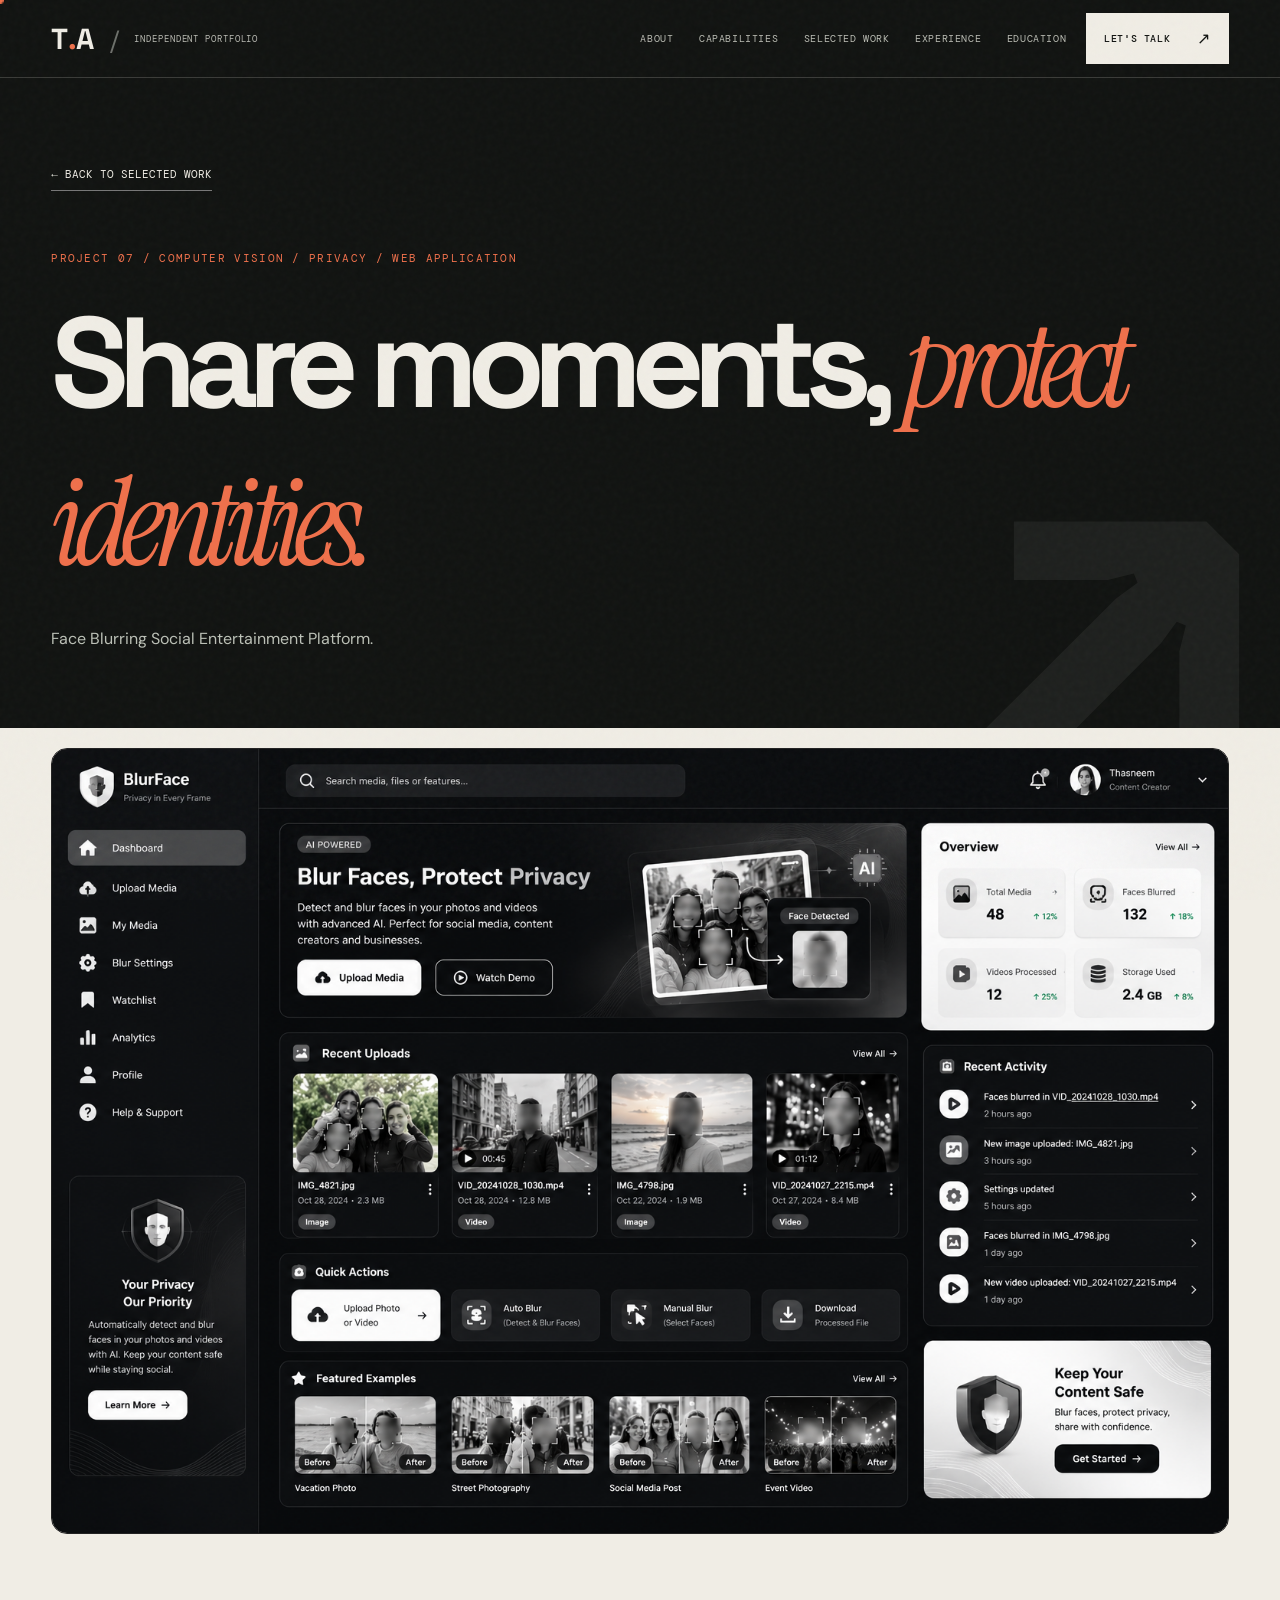
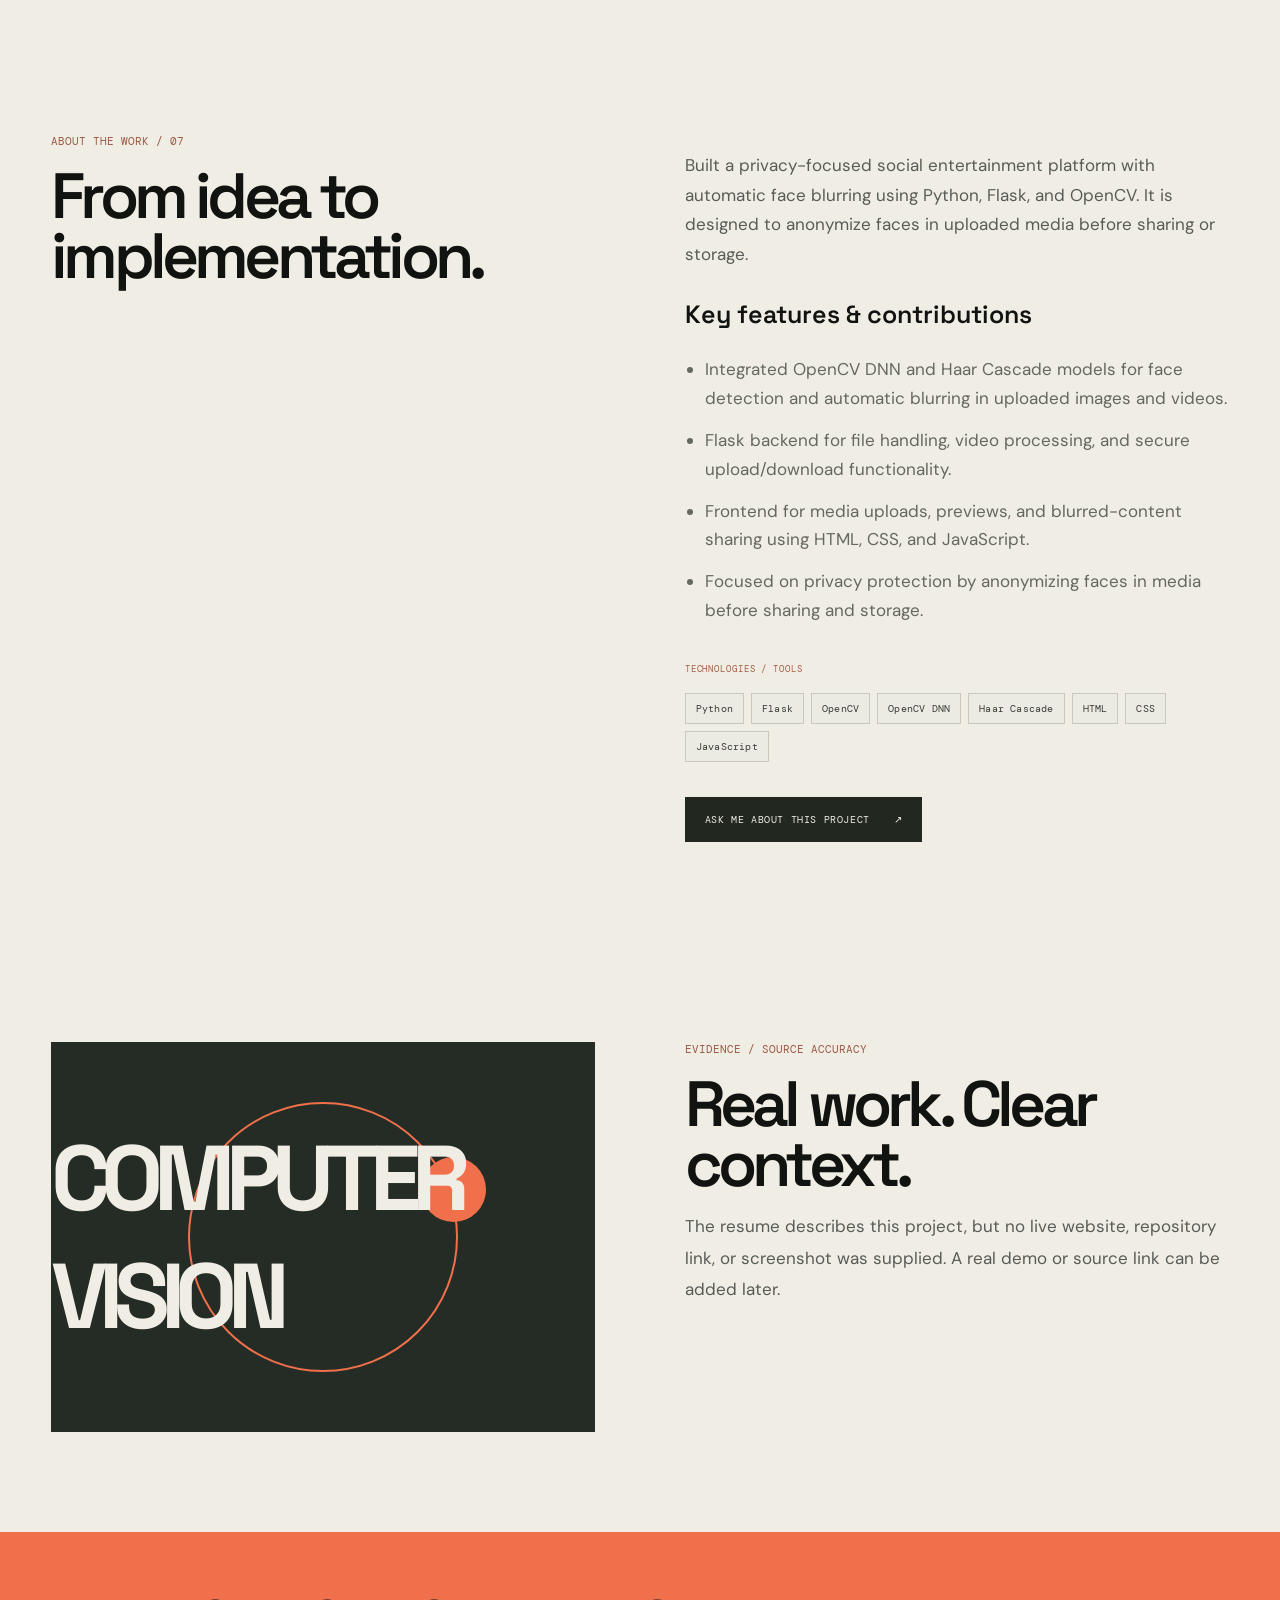
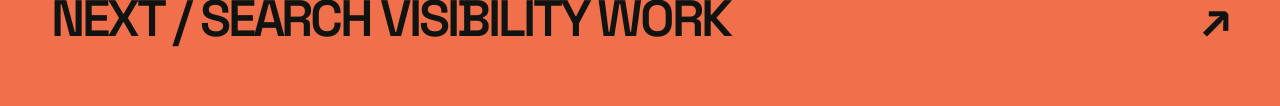
==== commit 66993473: "Update portfolio image" ====
--- a/projects/face-blurring.html
+++ b/projects/face-blurring.html
@@ -14,7 +14,13 @@
 <div class="mobile-nav" id="mobile-nav" aria-hidden="true"><nav aria-label="Mobile navigation"><a href="../index.html#about">About</a><a href="../index.html#expertise">Expertise</a><a href="../index.html#skills">Skills & tools</a><a href="../index.html#work">Selected work</a><a href="../index.html#experience">Experience</a><a href="../index.html#education">Education</a><a href="../index.html#credentials">Credentials</a><a href="../index.html#contact">Contact</a></nav><div class="mobile-social"><a href="https://www.linkedin.com/in/thasneem-a-11b042297" target="_blank" rel="noopener noreferrer">LINKEDIN ↗</a><a href="https://github.com/Thasni121" target="_blank" rel="noopener noreferrer">GITHUB ↗</a></div></div>
 <main id="main">
 <section class="case-header"><a href="../index.html#work" class="case-back">← BACK TO SELECTED WORK</a><div class="case-category">PROJECT 07 / COMPUTER VISION / PRIVACY / WEB APPLICATION</div><h1>Share moments, <em>protect identities.</em></h1><p class="case-subtitle">Face Blurring Social Entertainment Platform.</p></section>
-<section class="case-section case-image-section"><div class="case-section-inner"><div class="case-visual-fallback"><div class="fallback-art"><span>07</span><strong>COMPUTER VISION</strong><i>✳</i></div><p>No project screenshot was included in the supplied resume or portfolio document.</p></div></div></section>
+<section class="case-section case-image-section">
+  <div class="case-section-inner">
+    <img src="../assets/project-screenshots/faceblur.webp" 
+         alt="Tailoring Haggling Economizing System - Online Bidding Platform Screenshot" 
+         style="width:100%; height:auto; border-radius:16px; display:block; border:1px solid #222;">
+  </div>
+</section>
 <section class="case-section"><div class="case-layout"><div class="reveal"><div class="case-kicker">ABOUT THE WORK / 07</div><h2>From idea to implementation.</h2></div><div class="case-prose reveal"><p>Built a privacy-focused social entertainment platform with automatic face blurring using Python, Flask, and OpenCV. It is designed to anonymize faces in uploaded media before sharing or storage.</p><h3>Key features & contributions</h3><ul><li>Integrated OpenCV DNN and Haar Cascade models for face detection and automatic blurring in uploaded images and videos.</li><li>Flask backend for file handling, video processing, and secure upload/download functionality.</li><li>Frontend for media uploads, previews, and blurred-content sharing using HTML, CSS, and JavaScript.</li><li>Focused on privacy protection by anonymizing faces in media before sharing and storage.</li></ul><div class="case-tech"><div class="case-kicker">TECHNOLOGIES / TOOLS</div><div class="case-tech-chips"><span>Python</span><span>Flask</span><span>OpenCV</span><span>OpenCV DNN</span><span>Haar Cascade</span><span>HTML</span><span>CSS</span><span>JavaScript</span></div></div><div class="case-project-links"><a href="../index.html#contact">ASK ME ABOUT THIS PROJECT <span>↗</span></a></div></div></div></section>
 <section class="case-section"><div class="case-layout"><div class="case-art reveal"><div class="case-art-ring"></div><div class="case-art-text">COMPUTER VISION</div></div><div class="reveal"><div class="case-kicker">EVIDENCE / SOURCE ACCURACY</div><h2>Real work. Clear context.</h2><p class="case-prose">The resume describes this project, but no live website, repository link, or screenshot was supplied. A real demo or source link can be added later.</p></div></div></section>
 <a class="case-next" href="search-visibility.html"><span>NEXT / SEARCH VISIBILITY WORK</span><span>↗</span></a>
